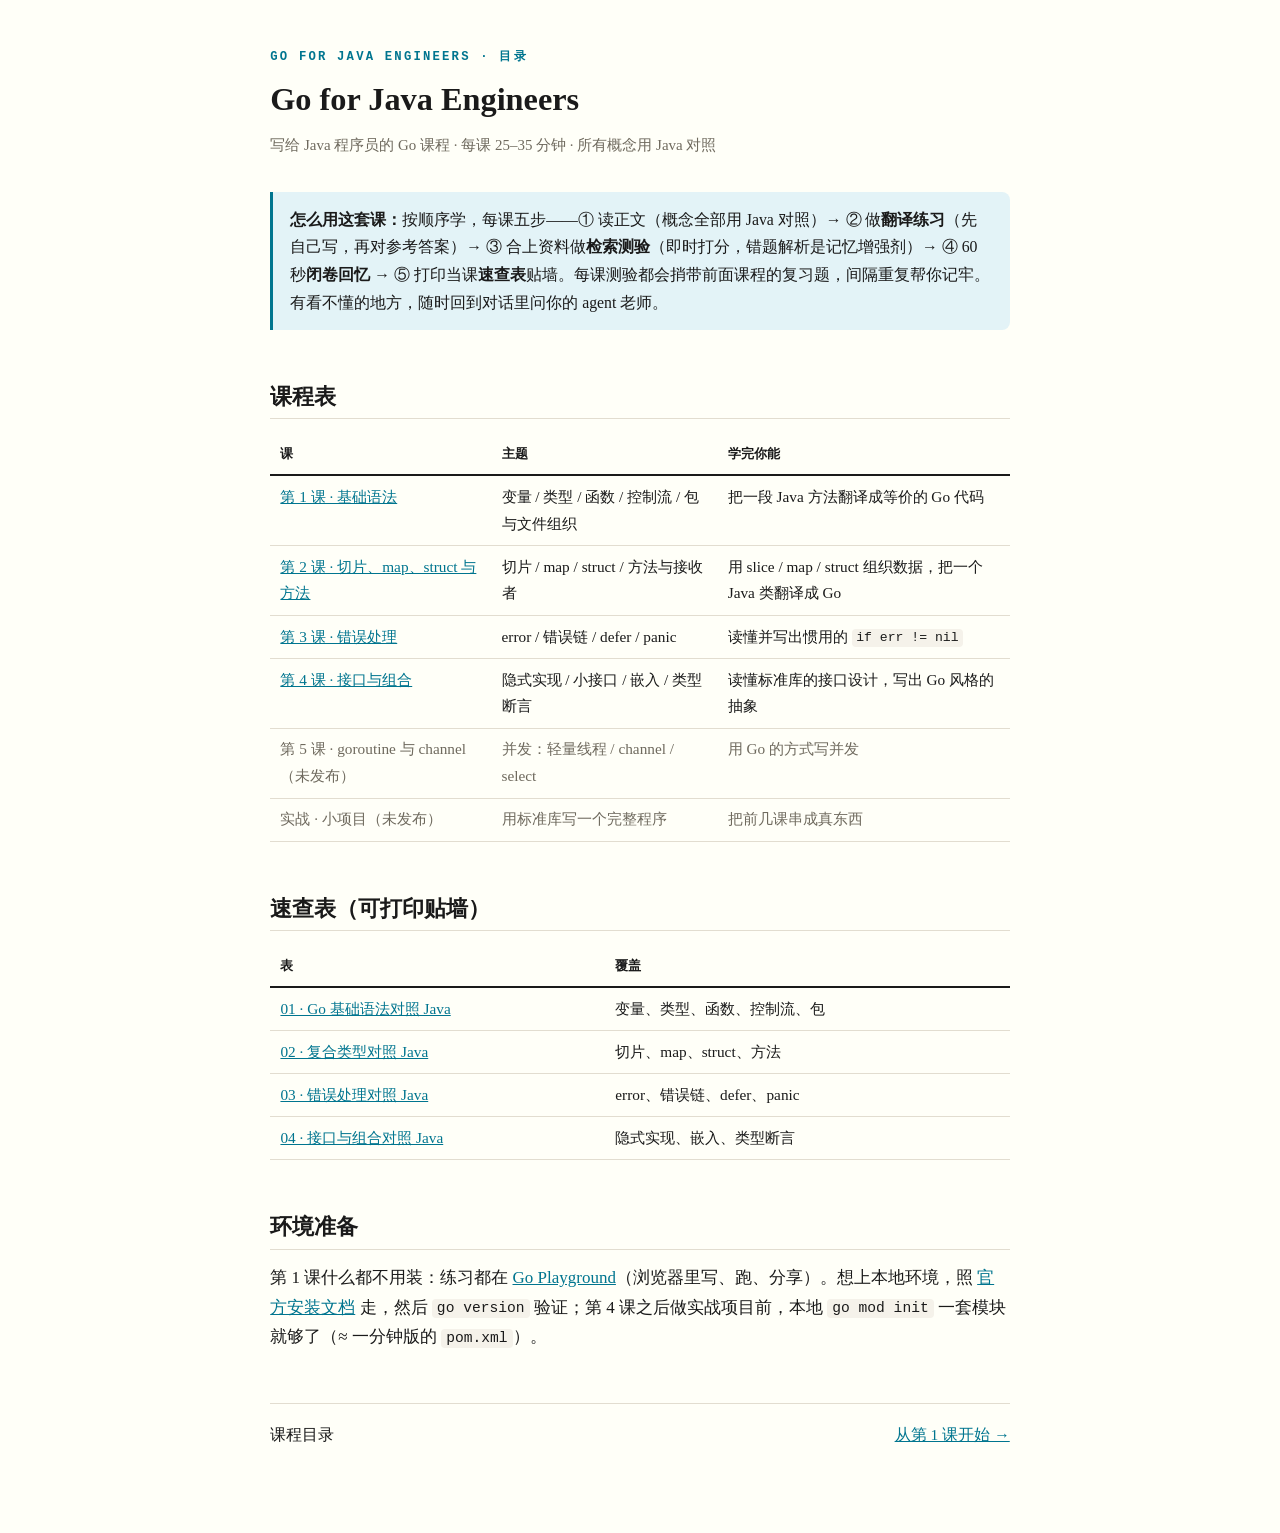
==== go/grammar/index.html @ 990ea12f "Go for Java Engineers 课程：第 4 课（正文+练习+测验）、速查表 04 与课程导航页" ====
<!DOCTYPE html>
<html lang="zh-CN">
<head>
<meta charset="utf-8">
<meta name="viewport" content="width=device-width, initial-scale=1">
<title>Go for Java Engineers · 课程目录</title>
<link rel="stylesheet" href="assets/course.css">
</head>
<body>
<main>
  <div class="kicker">Go for Java Engineers · 目录</div>
  <h1>Go for Java Engineers</h1>
  <p class="meta">写给 Java 程序员的 Go 课程 · 每课 25–35 分钟 · 所有概念用 Java 对照</p>

  <div class="note">
    <strong>怎么用这套课：</strong>按顺序学，每课五步——① 读正文（概念全部用 Java 对照）→ ② 做<strong>翻译练习</strong>（先自己写，再对参考答案）→ ③ 合上资料做<strong>检索测验</strong>（即时打分，错题解析是记忆增强剂）→ ④ 60 秒<strong>闭卷回忆</strong> → ⑤ 打印当课<strong>速查表</strong>贴墙。每课测验都会捎带前面课程的复习题，间隔重复帮你记牢。有看不懂的地方，随时回到对话里问你的 agent 老师。
  </div>

  <h2>课程表</h2>
  <table>
    <tr><th>课</th><th>主题</th><th>学完你能</th></tr>
    <tr>
      <td><a href="lessons/0001-go-basics-for-java-developers.html">第 1 课 · 基础语法</a></td>
      <td>变量 / 类型 / 函数 / 控制流 / 包与文件组织</td>
      <td>把一段 Java 方法翻译成等价的 Go 代码</td>
    </tr>
    <tr>
      <td><a href="lessons/0002-slices-maps-structs-methods.html">第 2 课 · 切片、map、struct 与方法</a></td>
      <td>切片 / map / struct / 方法与接收者</td>
      <td>用 slice / map / struct 组织数据，把一个 Java 类翻译成 Go</td>
    </tr>
    <tr>
      <td><a href="lessons/0003-error-handling.html">第 3 课 · 错误处理</a></td>
      <td>error / 错误链 / defer / panic</td>
      <td>读懂并写出惯用的 <code>if err != nil</code></td>
    </tr>
    <tr>
      <td><a href="lessons/0004-interfaces-and-composition.html">第 4 课 · 接口与组合</a></td>
      <td>隐式实现 / 小接口 / 嵌入 / 类型断言</td>
      <td>读懂标准库的接口设计，写出 Go 风格的抽象</td>
    </tr>
    <tr style="color:var(--muted)">
      <td>第 5 课 · goroutine 与 channel（未发布）</td>
      <td>并发：轻量线程 / channel / select</td>
      <td>用 Go 的方式写并发</td>
    </tr>
    <tr style="color:var(--muted)">
      <td>实战 · 小项目（未发布）</td>
      <td>用标准库写一个完整程序</td>
      <td>把前几课串成真东西</td>
    </tr>
  </table>

  <h2>速查表（可打印贴墙）</h2>
  <table>
    <tr><th>表</th><th>覆盖</th></tr>
    <tr><td><a href="reference/go-basics-vs-java.html">01 · Go 基础语法对照 Java</a></td><td>变量、类型、函数、控制流、包</td></tr>
    <tr><td><a href="reference/go-composite-types-vs-java.html">02 · 复合类型对照 Java</a></td><td>切片、map、struct、方法</td></tr>
    <tr><td><a href="reference/go-error-handling-vs-java.html">03 · 错误处理对照 Java</a></td><td>error、错误链、defer、panic</td></tr>
    <tr><td><a href="reference/go-interfaces-vs-java.html">04 · 接口与组合对照 Java</a></td><td>隐式实现、嵌入、类型断言</td></tr>
  </table>

  <h2>环境准备</h2>
  <p>第 1 课什么都不用装：练习都在 <a href="https://go.dev/play/">Go Playground</a>（浏览器里写、跑、分享）。想上本地环境，照 <a href="https://go-zh.org/doc/install">官方安装文档</a> 走，然后 <code>go version</code> 验证；第 4 课之后做实战项目前，本地 <code>go mod init</code> 一套模块就够了（≈ 一分钟版的 <code>pom.xml</code>）。</p>

  <nav class="lesson-nav">
    <span>课程目录</span>
    <a href="lessons/0001-go-basics-for-java-developers.html">从第 1 课开始 →</a>
  </nav>
</main>
</body>
</html>
---- go/grammar/assets/course.css ----
/* course.css — 「Go for Java Engineers」课程共享样式（课程 + 速查表通用，含打印样式） */
:root {
  --paper: #fffff8;
  --ink: #1a1a1a;
  --muted: #6f6a5e;
  --accent: #00758f;        /* 深 Go 青 */
  --accent-light: #e3f3f7;
  --border: #e2ddd0;
  --code-bg: #f5f2ea;
  --good: #1a7f37;
  --good-bg: #e6f4ea;
  --bad: #c0392b;
  --bad-bg: #fdecea;
  --warn-border: #c07b28;
  --warn-bg: #fdf3e7;
  --mono: ui-monospace, "Cascadia Code", Consolas, "Courier New", monospace;
}
* { box-sizing: border-box; }
html { font-size: 17px; }
body {
  margin: 0;
  background: var(--paper);
  color: var(--ink);
  font-family: Georgia, "Noto Serif SC", "Songti SC", SimSun, serif;
  line-height: 1.75;
  text-rendering: optimizeLegibility;
}
main { max-width: 46rem; margin: 0 auto; padding: 3rem 1.25rem 5rem; }

h1, h2, h3 { font-family: inherit; line-height: 1.3; }
h1 { font-size: 1.9rem; margin: 0 0 .35em; }
h2 {
  font-size: 1.3rem; margin: 2.4em 0 .6em;
  border-bottom: 1px solid var(--border); padding-bottom: .3em;
}
h3 { font-size: 1.06rem; margin: 1.6em 0 .4em; }
p, li { margin: .5em 0; }
ul, ol { padding-left: 1.4em; }
a { color: var(--accent); }
hr { border: none; border-top: 1px solid var(--border); margin: 2.2rem 0; }

.kicker {
  font: 700 .72rem/1 var(--mono);
  letter-spacing: .18em; text-transform: uppercase;
  color: var(--accent); margin-bottom: .9rem;
}
.meta { color: var(--muted); font-size: .88em; margin-bottom: 2rem; }

blockquote {
  margin: 1rem 0; padding-left: 1rem;
  border-left: 3px solid var(--border); color: var(--muted);
}
cite, .cite { font-size: .82em; color: var(--muted); }

code {
  font-family: var(--mono); font-size: .86em;
  background: var(--code-bg); padding: .1em .35em; border-radius: 4px;
}
pre {
  background: var(--code-bg); border: 1px solid var(--border); border-radius: 8px;
  padding: .85rem 1rem; overflow-x: auto;
  font-size: .84em; line-height: 1.55;
}
pre code { background: none; padding: 0; font-size: 1em; }

/* Java / Go 左右对照 */
.compare { display: grid; grid-template-columns: 1fr 1fr; gap: .9rem; margin: 1rem 0; }
@media (max-width: 720px) { .compare { grid-template-columns: 1fr; } }
.panel { border: 1px solid var(--border); border-radius: 9px; background: #fffef9; overflow: hidden; min-width: 0; }
.panel-title {
  font: 700 .68rem/1 var(--mono); letter-spacing: .14em; text-transform: uppercase;
  padding: .5rem .9rem;
}
.panel.java .panel-title { background: #f8e8e8; color: #a04545; }
.panel.go .panel-title { background: var(--accent-light); color: var(--accent); }
.panel pre { border: none; border-radius: 0; background: transparent; margin: 0; }

table { width: 100%; border-collapse: collapse; font-size: .9em; margin: 1rem 0; }
th {
  text-align: left; border-bottom: 2px solid var(--ink);
  padding: .45rem .6rem; font-family: var(--mono); font-size: .85em;
}
td { border-bottom: 1px solid var(--border); padding: .45rem .6rem; vertical-align: top; }

.note {
  background: var(--accent-light); border-left: 3px solid var(--accent);
  border-radius: 0 8px 8px 0; padding: .8rem 1rem; margin: 1.2rem 0; font-size: .93em;
}
.warn {
  background: var(--warn-bg); border-left: 3px solid var(--warn-border);
  border-radius: 0 8px 8px 0; padding: .8rem 1rem; margin: 1.2rem 0; font-size: .93em;
}

details {
  border: 1px solid var(--border); border-radius: 8px;
  padding: .6rem .9rem; margin: 1rem 0; background: #fffef9;
}
summary { cursor: pointer; font-weight: 700; color: var(--accent); }

/* 测验组件（配合 assets/quiz.js） */
.quiz-q {
  border: 1px solid var(--border); background: #fffef9; border-radius: 10px;
  padding: 1.1rem 1.2rem 1.2rem; margin: 1.1rem 0;
}
.q-no { font: 700 .7rem/1 var(--mono); letter-spacing: .12em; color: var(--muted); margin-bottom: .45rem; }
.q-text { font-size: .98em; margin-bottom: .7rem; }
.opt {
  display: flex; gap: .6rem; align-items: baseline;
  width: 100%; text-align: left; font: inherit; font-size: .92em;
  background: #fff; border: 1px solid var(--border); border-radius: 8px;
  padding: .5rem .75rem; margin: .45rem 0; cursor: pointer;
}
.opt:hover:not(:disabled) { border-color: var(--accent); background: var(--accent-light); }
.opt:disabled { cursor: default; }
.opt-letter { font: 700 .8em var(--mono); color: var(--muted); }
.opt.correct { border-color: var(--good); background: var(--good-bg); }
.opt.correct .opt-letter { color: var(--good); }
.opt.wrong { border-color: var(--bad); background: var(--bad-bg); }
.opt.wrong .opt-letter { color: var(--bad); }
.quiz-explain {
  margin-top: .7rem; padding: .6rem .8rem; font-size: .9em;
  background: var(--accent-light); border-left: 3px solid var(--accent);
  border-radius: 0 7px 7px 0;
}
.quiz-footer { display: flex; align-items: center; justify-content: space-between; gap: 1rem; margin-top: 1.2rem; flex-wrap: wrap; }
.quiz-score { font-weight: 700; }
.quiz-redo {
  font: inherit; font-size: .9em; padding: .45rem 1rem; border-radius: 7px;
  border: 1px solid var(--accent); background: #fff; color: var(--accent); cursor: pointer;
}
.quiz-redo:hover { background: var(--accent-light); }

.lesson-nav {
  margin-top: 3rem; padding-top: 1rem; border-top: 1px solid var(--border);
  display: flex; justify-content: space-between; gap: 1rem; font-size: .92em; flex-wrap: wrap;
}

@media print {
  body { background: #fff; }
  main { max-width: none; padding: 0; }
  .quiz-redo, .lesson-nav { display: none; }
  .compare { break-inside: avoid; }
  pre, table, .panel { break-inside: avoid; }
}
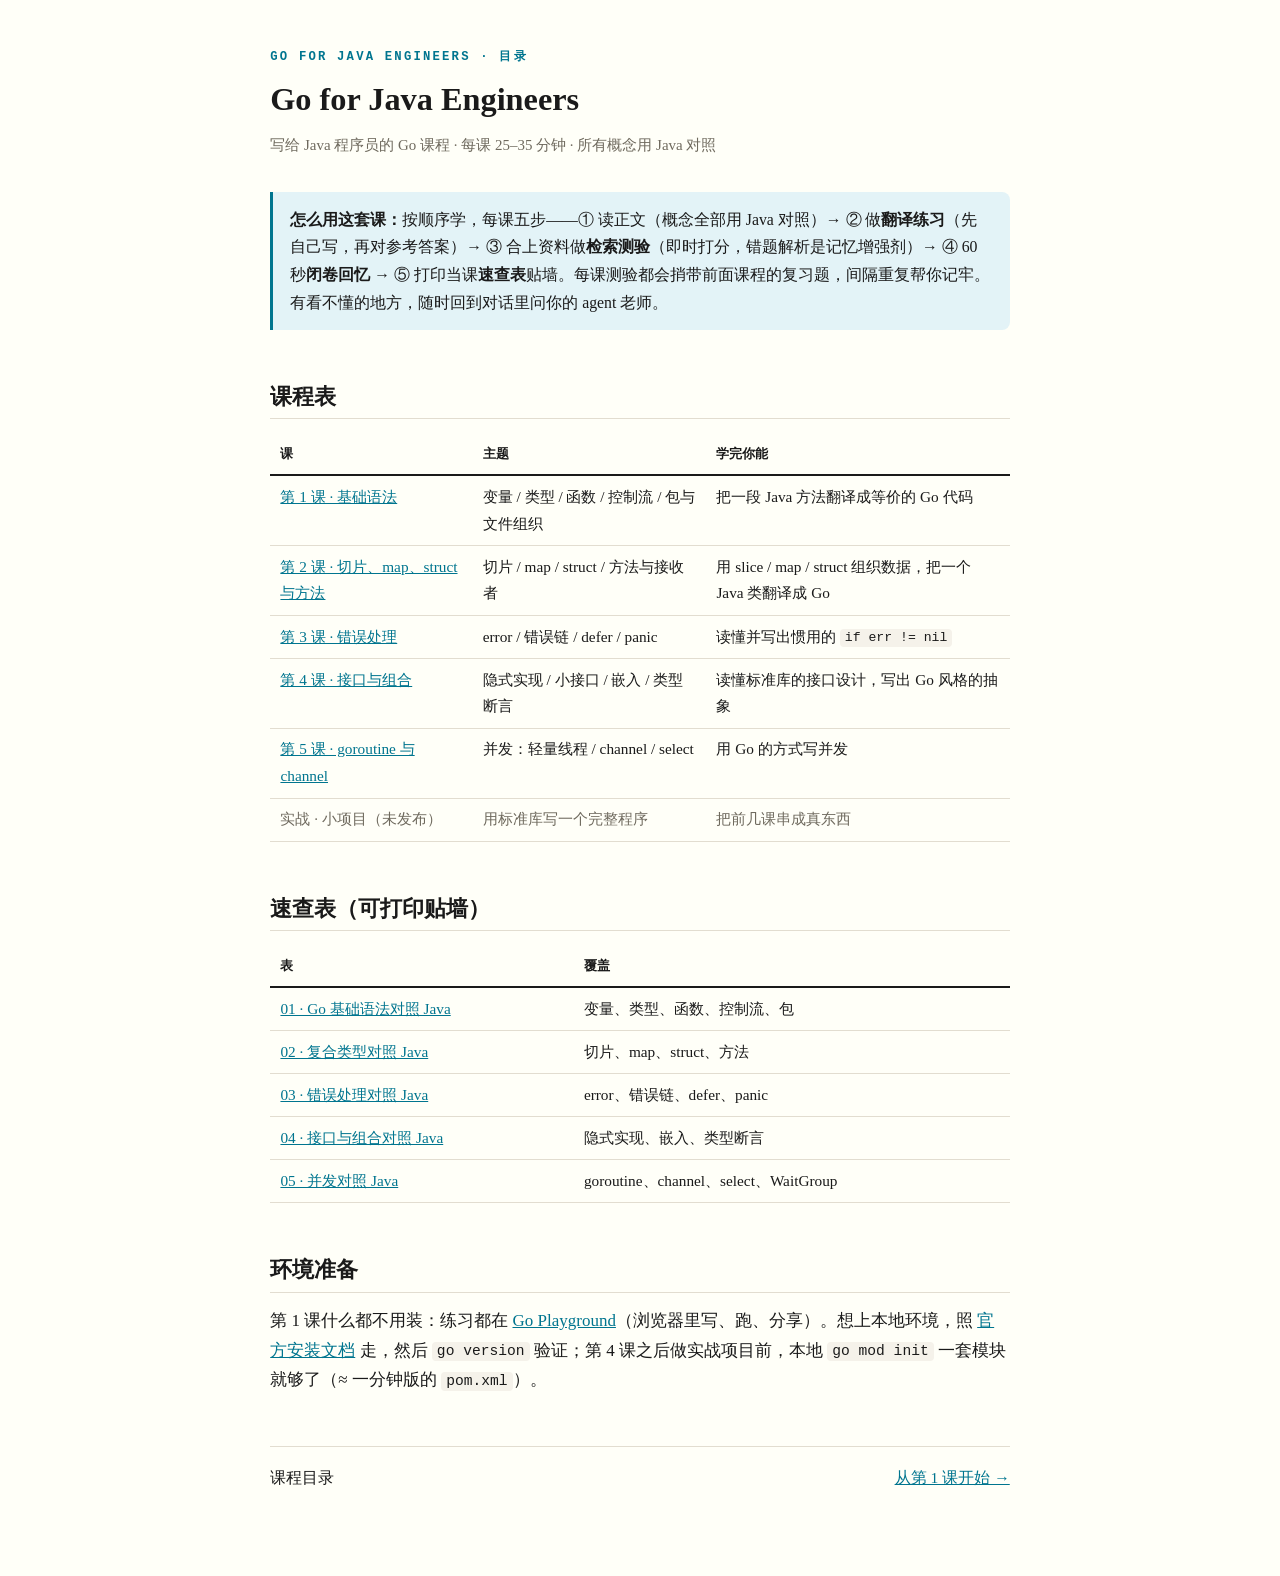
==== commit 7453bf22: "Go for Java Engineers 课程：第 5 课（goroutine 与 channel，正文+练习+测验）与速查表 05" ====
--- a/go/grammar/index.html
+++ b/go/grammar/index.html
@@ -39,8 +39,8 @@
       <td>隐式实现 / 小接口 / 嵌入 / 类型断言</td>
       <td>读懂标准库的接口设计，写出 Go 风格的抽象</td>
     </tr>
-    <tr style="color:var(--muted)">
-      <td>第 5 课 · goroutine 与 channel（未发布）</td>
+    <tr>
+      <td><a href="lessons/0005-goroutines-and-channels.html">第 5 课 · goroutine 与 channel</a></td>
       <td>并发：轻量线程 / channel / select</td>
       <td>用 Go 的方式写并发</td>
     </tr>
@@ -58,6 +58,7 @@
     <tr><td><a href="reference/go-composite-types-vs-java.html">02 · 复合类型对照 Java</a></td><td>切片、map、struct、方法</td></tr>
     <tr><td><a href="reference/go-error-handling-vs-java.html">03 · 错误处理对照 Java</a></td><td>error、错误链、defer、panic</td></tr>
     <tr><td><a href="reference/go-interfaces-vs-java.html">04 · 接口与组合对照 Java</a></td><td>隐式实现、嵌入、类型断言</td></tr>
+    <tr><td><a href="reference/go-concurrency-vs-java.html">05 · 并发对照 Java</a></td><td>goroutine、channel、select、WaitGroup</td></tr>
   </table>
 
   <h2>环境准备</h2>
